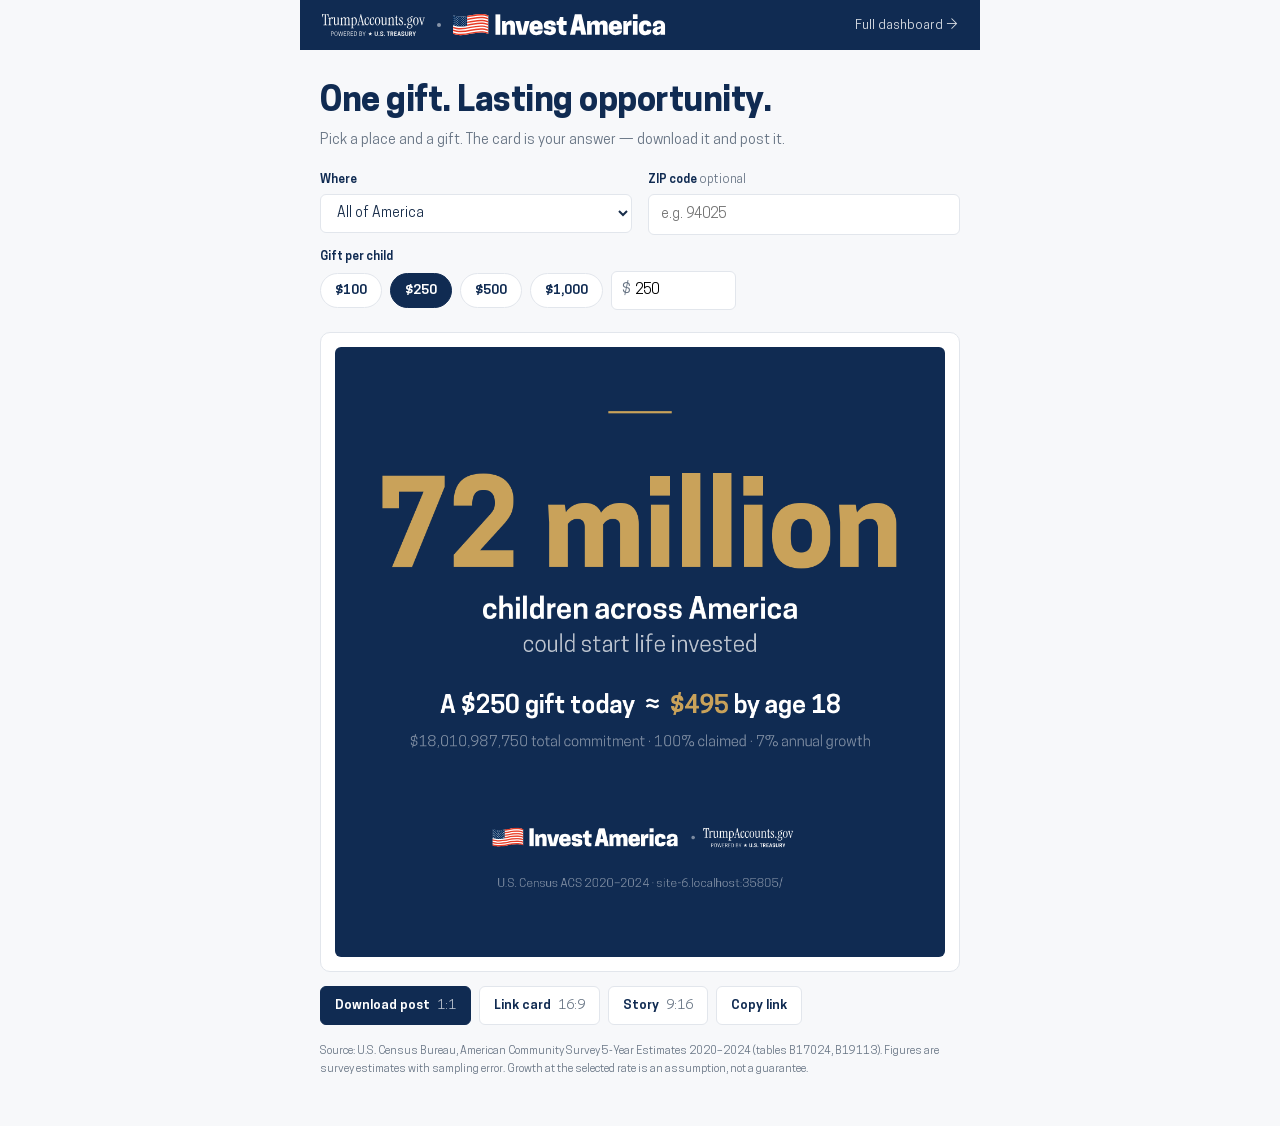
==== give.html @ 7e66324d "Add share-card page (give.html): place + gift in, social graphic out Three controls, canvas-rendered" ====
<!doctype html>
<html lang="en"><head><meta charset="UTF-8"><meta name="viewport" content="width=device-width,initial-scale=1"><meta name="theme-color" content="#102b52"><title>Share a Gift · Invest America</title>
<meta property="og:title" content="One gift. Lasting opportunity."><meta property="og:description" content="See how many children a Trump Account gift could reach in your community — and what it grows into by age 18."><meta property="og:type" content="website">
<link rel="icon" href="data:image/svg+xml,%3Csvg xmlns='http://www.w3.org/2000/svg' viewBox='0 0 48 48'%3E%3Crect width='48' height='48' rx='8' fill='%23102b52'/%3E%3Ctext x='8' y='33' fill='white' font-size='28' font-family='serif'%3EIA%3C/text%3E%3C/svg%3E">
<link rel="stylesheet" href="./src/give.css"></head>
<body>
<main class="give">
<header class="g-head"><div class="g-logos"><img src="./public/assets/trumpaccounts-gov-white.svg" alt="TrumpAccounts.gov"><i class="dot" aria-hidden="true"></i><img src="./public/assets/invest-america-white.svg" alt="Invest America"></div><a class="g-full" href="./index.html">Full dashboard →</a></header>
<section class="g-body">
<h1>One gift. Lasting opportunity.</h1>
<p class="g-sub">Pick a place and a gift. The card is your answer — download it and post it.</p>
<div class="g-controls">
 <div class="g-field"><label for="state">Where</label><select id="state" disabled><option value="">All of America</option></select></div>
 <div class="g-field"><label for="zip">ZIP code <span>optional</span></label><input id="zip" type="text" inputmode="numeric" maxlength="5" placeholder="e.g. 94025" autocomplete="off" disabled></div>
 <div class="g-field g-wide"><label for="gift">Gift per child</label><div class="g-gifts"><button type="button" data-gift="100">$100</button><button type="button" data-gift="250" class="on">$250</button><button type="button" data-gift="500">$500</button><button type="button" data-gift="1000">$1,000</button><span class="g-amount"><span>$</span><input id="gift" type="number" min="25" max="1000000" step="25" value="250"></span></div></div>
</div>
<div class="g-cardwrap"><canvas id="card" width="1080" height="1080" role="img" aria-label="Shareable gift summary card"></canvas></div>
<div class="g-notice" id="notice" hidden></div>
<div class="g-actions">
 <button class="g-dl primary" id="dl-sq">Download post <span>1:1</span></button>
 <button class="g-dl" id="dl-ls">Link card <span>16:9</span></button>
 <button class="g-dl" id="dl-st">Story <span>9:16</span></button>
 <button class="g-dl" id="copy">Copy link</button>
</div>
<p class="g-fine">Source: U.S. Census Bureau, American Community Survey 5-Year Estimates 2020–2024 (tables B17024, B19113). Figures are survey estimates with sampling error. Growth at the selected rate is an assumption, not a guarantee.</p>
</section>
</main>
<div class="g-toast" id="toast" role="status"></div>
<script type="module" src="./src/give.js"></script>
</body></html>
---- src/give.css ----
/* Share-card page: one column, three controls, the card is the answer. */
@font-face{font-family:Cooper;src:url('../public/assets/cooper-book.woff2') format('woff2');font-weight:400;font-display:swap}
@font-face{font-family:Cooper;src:url('../public/assets/cooper-semibold.woff2') format('woff2');font-weight:600;font-display:swap}
@font-face{font-family:Cooper;src:url('../public/assets/cooper-bold.woff2') format('woff2');font-weight:700;font-display:swap}
:root{--navy:#102b52;--ink:#182d4a;--muted:#667383;--red:#cc301d;--line:#e2e6ec;--paper:#f7f8fa;--gold:#c9a25a;--font:Cooper,Arial,sans-serif}
*{box-sizing:border-box;margin:0}
body{background:var(--paper);color:var(--ink);font-family:var(--font);min-height:100vh}
button,input,select{font-family:inherit;font-size:14px}
.give{max-width:680px;margin:0 auto;padding:0 20px 48px}
.g-head{display:flex;align-items:center;justify-content:space-between;background:var(--navy);margin:0 -20px;padding:14px 22px}
.g-logos{display:flex;align-items:center;gap:12px}
.g-logos img{height:22px;display:block}
.g-logos .dot{width:4px;height:4px;border-radius:50%;background:rgba(255,255,255,.5)}
.g-full{color:#fff;font-size:13px;text-decoration:none;opacity:.85}
.g-full:hover{opacity:1;text-decoration:underline}
h1{font-size:clamp(26px,5vw,34px);font-weight:700;color:var(--navy);margin:30px 0 6px;letter-spacing:-.5px}
.g-sub{color:var(--muted);font-size:14.5px;margin-bottom:22px}
.g-controls{display:grid;grid-template-columns:1fr 1fr;gap:14px 16px;margin-bottom:22px}
.g-field label{display:block;font-size:12px;font-weight:600;color:var(--navy);margin-bottom:6px}
.g-field label span{font-weight:400;color:var(--muted)}
.g-field select,.g-field input[type=text]{width:100%;border:1px solid var(--line);border-radius:6px;background:#fff;padding:10px 12px;font-size:14px;color:var(--ink)}
.g-wide{grid-column:1/-1}
.g-gifts{display:flex;flex-wrap:wrap;gap:8px;align-items:center}
.g-gifts button{border:1px solid var(--line);border-radius:999px;background:#fff;padding:8px 14px;font-size:13px;font-weight:600;color:var(--navy);cursor:pointer}
.g-gifts button.on{background:var(--navy);color:#fff;border-color:var(--navy)}
.g-amount{display:inline-flex;align-items:center;gap:4px;border:1px solid var(--line);border-radius:6px;background:#fff;padding:0 10px}
.g-amount span{color:var(--muted)}
.g-amount input{border:0;outline:0;width:90px;padding:9px 0;font-size:14px}
.g-cardwrap{background:#fff;border:1px solid var(--line);border-radius:10px;padding:14px}
#card{width:100%;height:auto;display:block;border-radius:6px}
.g-notice{background:#fff;border:1px solid var(--line);border-left:4px solid var(--red);border-radius:6px;padding:12px 16px;margin-top:14px;font-size:13px;line-height:1.55}
.g-notice strong{color:var(--red)}
.g-notice a{color:var(--navy);font-weight:600}
.g-actions{display:flex;flex-wrap:wrap;gap:8px;margin-top:14px}
.g-dl{border:1px solid var(--line);border-radius:6px;background:#fff;padding:10px 14px;font-size:13px;font-weight:600;color:var(--navy);cursor:pointer}
.g-dl span{font-weight:400;color:var(--muted);margin-left:4px}
.g-dl.primary{background:var(--navy);color:#fff;border-color:var(--navy)}
.g-dl.primary span{color:rgba(255,255,255,.7)}
.g-dl:disabled{opacity:.45;cursor:not-allowed}
.g-fine{color:var(--muted);font-size:11px;line-height:1.6;margin-top:18px}
.g-toast{position:fixed;left:50%;bottom:26px;transform:translateX(-50%) translateY(20px);background:var(--navy);color:#fff;padding:10px 18px;border-radius:999px;font-size:13px;font-family:var(--font);opacity:0;pointer-events:none;transition:.25s}
.g-toast.show{opacity:1;transform:translateX(-50%)}
@media(max-width:520px){.g-controls{grid-template-columns:1fr}}
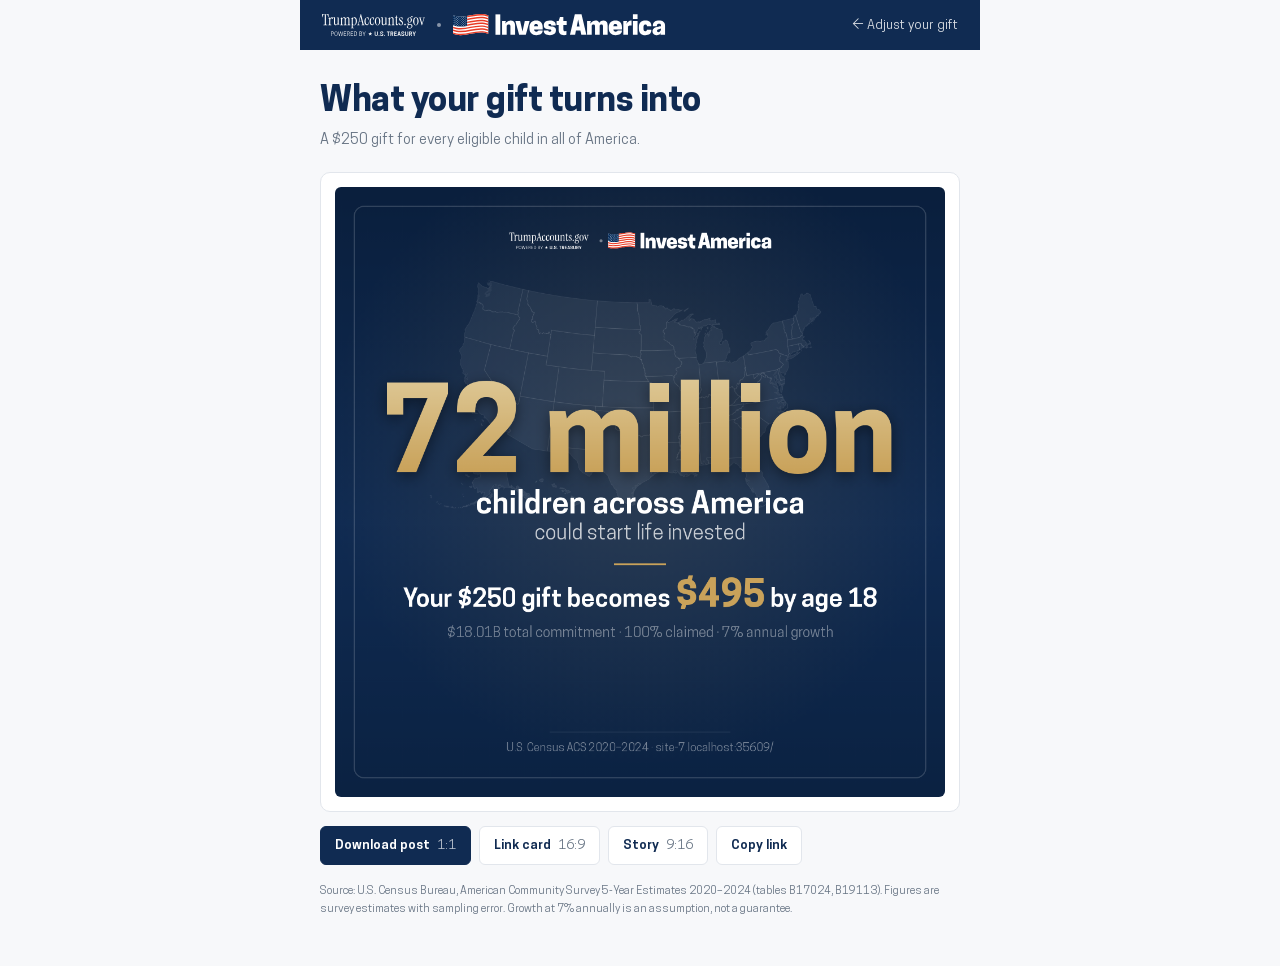
==== commit 01e2f21e: "Four-question panel with Confirm Gift; redesigned share card The dashboard filter panel is now four " ====
--- a/give.html
+++ b/give.html
@@ -1,19 +1,14 @@
 <!doctype html>
-<html lang="en"><head><meta charset="UTF-8"><meta name="viewport" content="width=device-width,initial-scale=1"><meta name="theme-color" content="#102b52"><title>Share a Gift · Invest America</title>
-<meta property="og:title" content="One gift. Lasting opportunity."><meta property="og:description" content="See how many children a Trump Account gift could reach in your community — and what it grows into by age 18."><meta property="og:type" content="website">
+<html lang="en"><head><meta charset="UTF-8"><meta name="viewport" content="width=device-width,initial-scale=1"><meta name="theme-color" content="#102b52"><title>Your Gift · Invest America</title>
+<meta property="og:title" content="One gift. Lasting opportunity."><meta property="og:description" content="See how many children a Trump Account gift could reach — and what it grows into by age 18."><meta property="og:type" content="website">
 <link rel="icon" href="data:image/svg+xml,%3Csvg xmlns='http://www.w3.org/2000/svg' viewBox='0 0 48 48'%3E%3Crect width='48' height='48' rx='8' fill='%23102b52'/%3E%3Ctext x='8' y='33' fill='white' font-size='28' font-family='serif'%3EIA%3C/text%3E%3C/svg%3E">
 <link rel="stylesheet" href="./src/give.css"></head>
 <body>
 <main class="give">
-<header class="g-head"><div class="g-logos"><img src="./public/assets/trumpaccounts-gov-white.svg" alt="TrumpAccounts.gov"><i class="dot" aria-hidden="true"></i><img src="./public/assets/invest-america-white.svg" alt="Invest America"></div><a class="g-full" href="./index.html">Full dashboard →</a></header>
+<header class="g-head"><div class="g-logos"><img src="./public/assets/trumpaccounts-gov-white.svg" alt="TrumpAccounts.gov"><i class="dot" aria-hidden="true"></i><img src="./public/assets/invest-america-white.svg" alt="Invest America"></div><a class="g-full" href="./index.html">← Adjust your gift</a></header>
 <section class="g-body">
-<h1>One gift. Lasting opportunity.</h1>
-<p class="g-sub">Pick a place and a gift. The card is your answer — download it and post it.</p>
-<div class="g-controls">
- <div class="g-field"><label for="state">Where</label><select id="state" disabled><option value="">All of America</option></select></div>
- <div class="g-field"><label for="zip">ZIP code <span>optional</span></label><input id="zip" type="text" inputmode="numeric" maxlength="5" placeholder="e.g. 94025" autocomplete="off" disabled></div>
- <div class="g-field g-wide"><label for="gift">Gift per child</label><div class="g-gifts"><button type="button" data-gift="100">$100</button><button type="button" data-gift="250" class="on">$250</button><button type="button" data-gift="500">$500</button><button type="button" data-gift="1000">$1,000</button><span class="g-amount"><span>$</span><input id="gift" type="number" min="25" max="1000000" step="25" value="250"></span></div></div>
-</div>
+<h1>What your gift turns into</h1>
+<p class="g-sub" id="g-sub">Your confirmed scenario, ready to share.</p>
 <div class="g-cardwrap"><canvas id="card" width="1080" height="1080" role="img" aria-label="Shareable gift summary card"></canvas></div>
 <div class="g-notice" id="notice" hidden></div>
 <div class="g-actions">
@@ -22,7 +17,7 @@
  <button class="g-dl" id="dl-st">Story <span>9:16</span></button>
  <button class="g-dl" id="copy">Copy link</button>
 </div>
-<p class="g-fine">Source: U.S. Census Bureau, American Community Survey 5-Year Estimates 2020–2024 (tables B17024, B19113). Figures are survey estimates with sampling error. Growth at the selected rate is an assumption, not a guarantee.</p>
+<p class="g-fine">Source: U.S. Census Bureau, American Community Survey 5-Year Estimates 2020–2024 (tables B17024, B19113). Figures are survey estimates with sampling error. Growth at 7% annually is an assumption, not a guarantee.</p>
 </section>
 </main>
 <div class="g-toast" id="toast" role="status"></div>
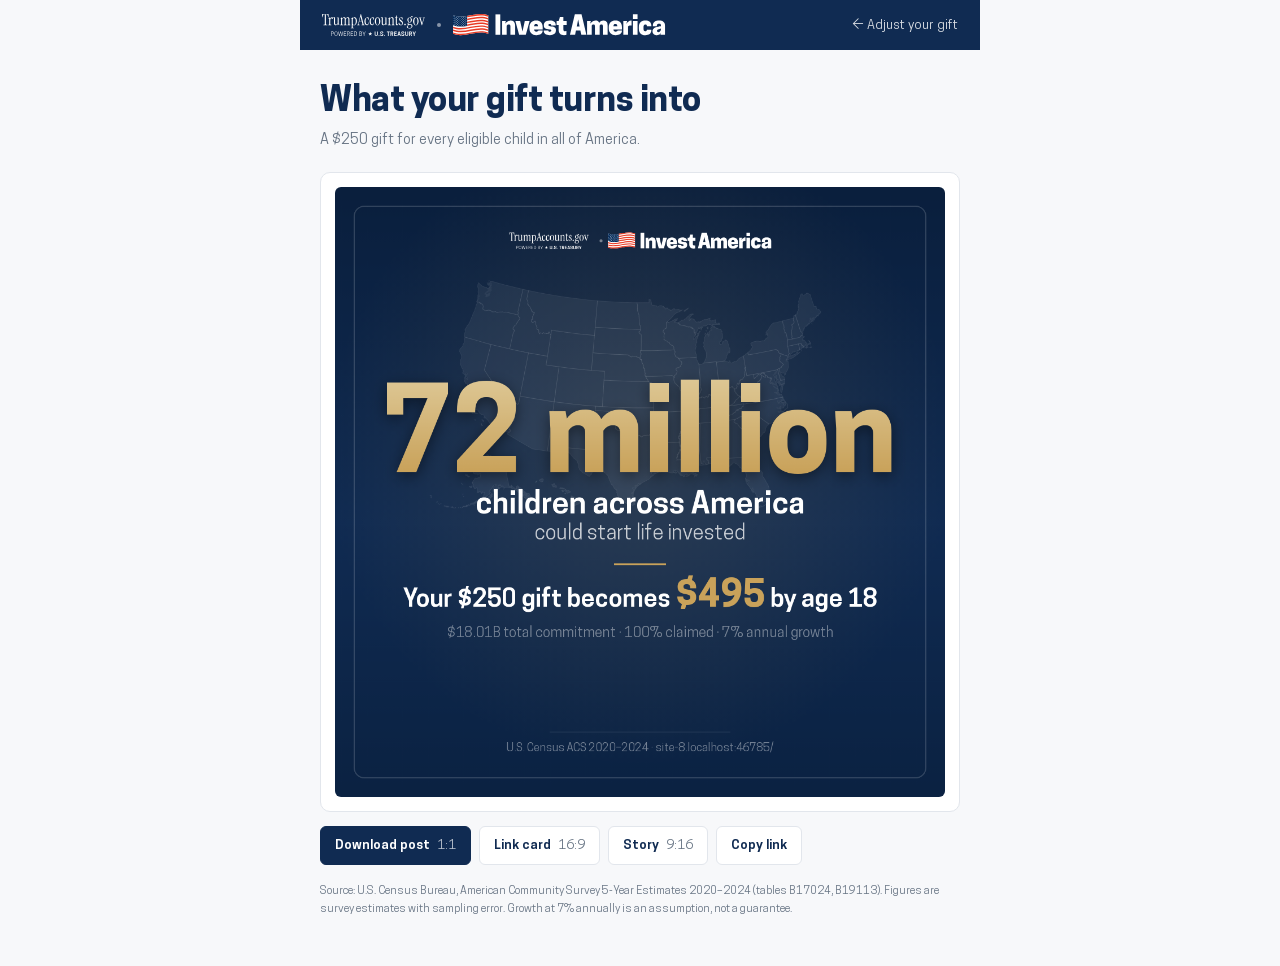
==== commit 28b1f43f: "Version-stamp scripts and stylesheets to prevent stale-cache breakage A cached app.js from before th" ====
--- a/give.html
+++ b/give.html
@@ -2,7 +2,7 @@
 <html lang="en"><head><meta charset="UTF-8"><meta name="viewport" content="width=device-width,initial-scale=1"><meta name="theme-color" content="#102b52"><title>Your Gift · Invest America</title>
 <meta property="og:title" content="One gift. Lasting opportunity."><meta property="og:description" content="See how many children a Trump Account gift could reach — and what it grows into by age 18."><meta property="og:type" content="website">
 <link rel="icon" href="data:image/svg+xml,%3Csvg xmlns='http://www.w3.org/2000/svg' viewBox='0 0 48 48'%3E%3Crect width='48' height='48' rx='8' fill='%23102b52'/%3E%3Ctext x='8' y='33' fill='white' font-size='28' font-family='serif'%3EIA%3C/text%3E%3C/svg%3E">
-<link rel="stylesheet" href="./src/give.css"></head>
+<link rel="stylesheet" href="./src/give.css?v=mtv2opmx"></head>
 <body>
 <main class="give">
 <header class="g-head"><div class="g-logos"><img src="./public/assets/trumpaccounts-gov-white.svg" alt="TrumpAccounts.gov"><i class="dot" aria-hidden="true"></i><img src="./public/assets/invest-america-white.svg" alt="Invest America"></div><a class="g-full" href="./index.html">← Adjust your gift</a></header>
@@ -21,5 +21,5 @@
 </section>
 </main>
 <div class="g-toast" id="toast" role="status"></div>
-<script type="module" src="./src/give.js"></script>
+<script type="module" src="./src/give.js?v=mtv2opmx"></script>
 </body></html>
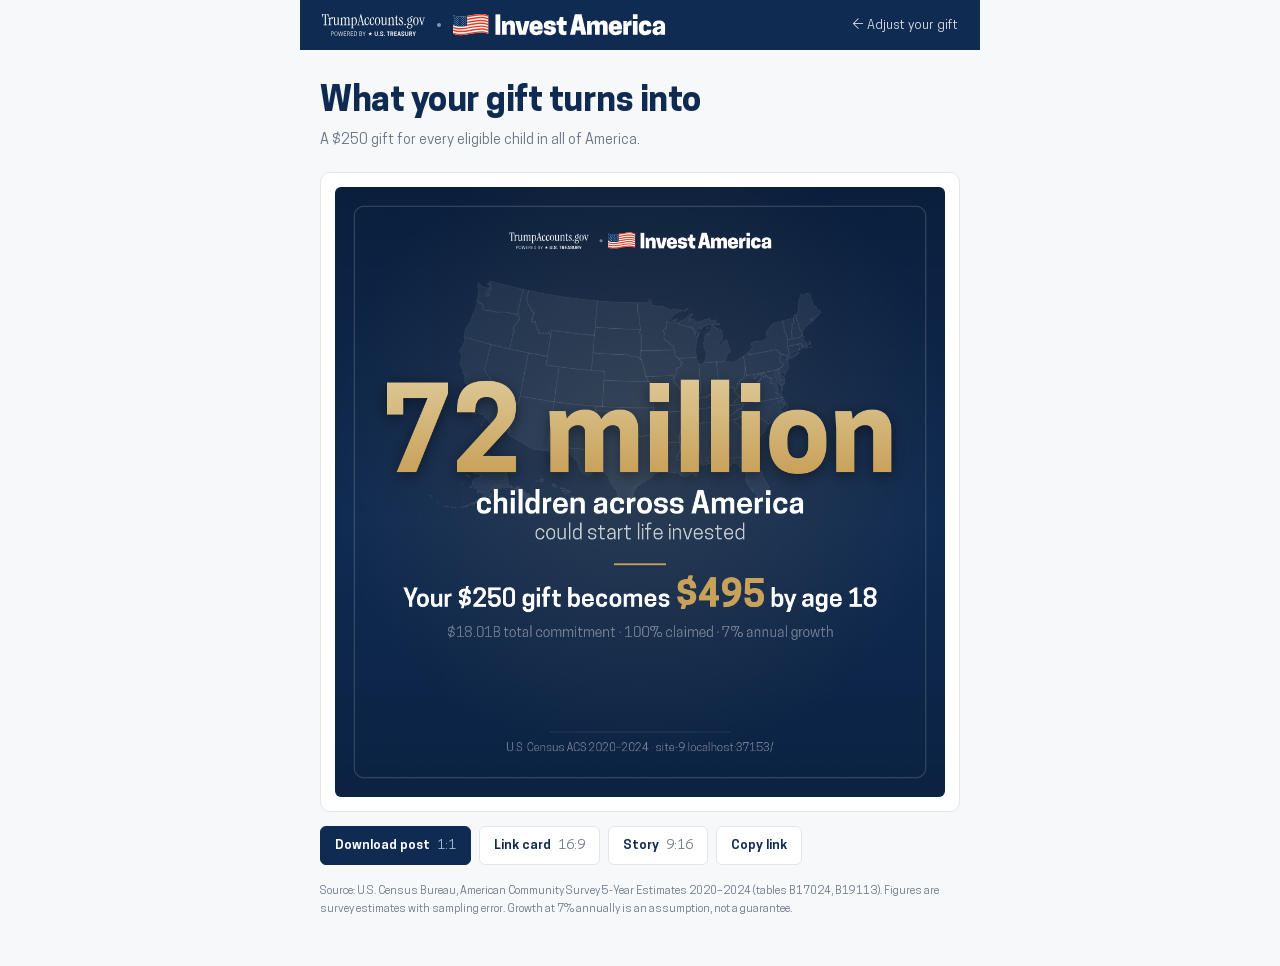
==== commit 23e0394d: "Mobile: stacked ZIP rows, one pinned action bar, no iOS zoom - ZIP table collapses to two-line cards" ====
--- a/give.html
+++ b/give.html
@@ -2,7 +2,7 @@
 <html lang="en"><head><meta charset="UTF-8"><meta name="viewport" content="width=device-width,initial-scale=1"><meta name="theme-color" content="#102b52"><title>Your Gift · Invest America</title>
 <meta property="og:title" content="One gift. Lasting opportunity."><meta property="og:description" content="See how many children a Trump Account gift could reach — and what it grows into by age 18."><meta property="og:type" content="website">
 <link rel="icon" href="data:image/svg+xml,%3Csvg xmlns='http://www.w3.org/2000/svg' viewBox='0 0 48 48'%3E%3Crect width='48' height='48' rx='8' fill='%23102b52'/%3E%3Ctext x='8' y='33' fill='white' font-size='28' font-family='serif'%3EIA%3C/text%3E%3C/svg%3E">
-<link rel="stylesheet" href="./src/give.css?v=mtv2opmx"></head>
+<link rel="stylesheet" href="./src/give.css?v=mtv33eh4"></head>
 <body>
 <main class="give">
 <header class="g-head"><div class="g-logos"><img src="./public/assets/trumpaccounts-gov-white.svg" alt="TrumpAccounts.gov"><i class="dot" aria-hidden="true"></i><img src="./public/assets/invest-america-white.svg" alt="Invest America"></div><a class="g-full" href="./index.html">← Adjust your gift</a></header>
@@ -21,5 +21,5 @@
 </section>
 </main>
 <div class="g-toast" id="toast" role="status"></div>
-<script type="module" src="./src/give.js?v=mtv2opmx"></script>
+<script type="module" src="./src/give.js?v=mtv33eh4"></script>
 </body></html>
--- a/src/give.css
+++ b/src/give.css
@@ -40,4 +40,17 @@
 .g-fine{color:var(--muted);font-size:11px;line-height:1.6;margin-top:18px}
 .g-toast{position:fixed;left:50%;bottom:26px;transform:translateX(-50%) translateY(20px);background:var(--navy);color:#fff;padding:10px 18px;border-radius:999px;font-size:13px;font-family:var(--font);opacity:0;pointer-events:none;transition:.25s}
 .g-toast.show{opacity:1;transform:translateX(-50%)}
-@media(max-width:520px){.g-controls{grid-template-columns:1fr}}
+/* Phone widths: keep the masthead on one line and give the card room. */
+.g-head{gap:12px}
+.g-full{white-space:nowrap}
+@media(max-width:560px){
+.g-head{padding:12px 16px}
+.g-logos{gap:8px}
+.g-logos img{height:15px}
+.g-full{font-size:12px}
+.give{padding:0 14px 40px}
+.g-cardwrap{padding:8px;margin:0 -4px}
+.g-actions{gap:6px}
+.g-dl{flex:1 1 45%;padding:11px 8px;font-size:12.5px}
+}
+@media(max-width:640px){.g-field select,.g-field input[type=text],.g-amount input{font-size:16px}}
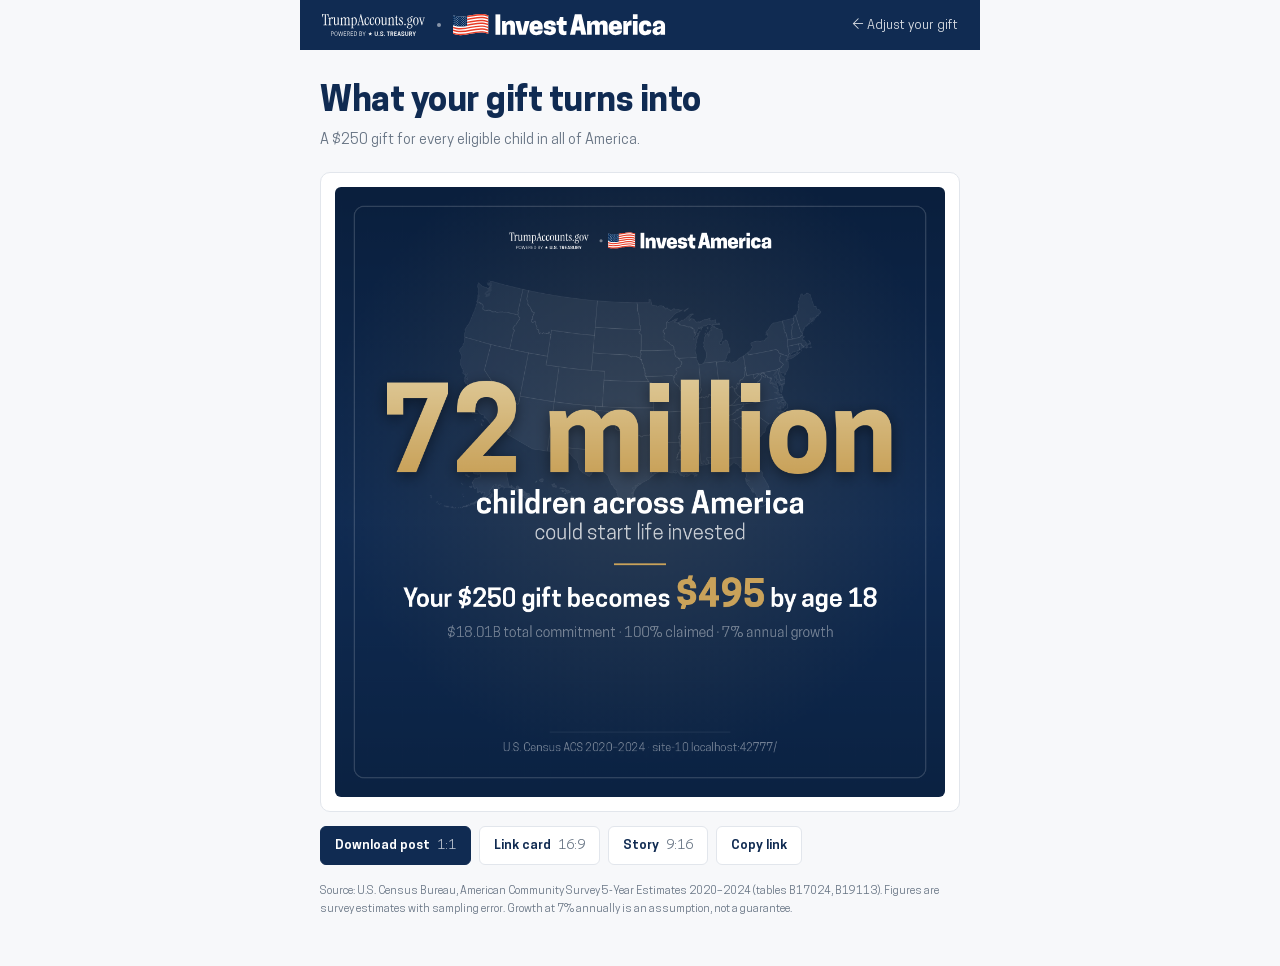
==== commit 42c5a369: "Mobile: thin stat bar, map, then inline scenario controls Phone layout is now stat bar (children rea" ====
--- a/give.html
+++ b/give.html
@@ -2,7 +2,7 @@
 <html lang="en"><head><meta charset="UTF-8"><meta name="viewport" content="width=device-width,initial-scale=1"><meta name="theme-color" content="#102b52"><title>Your Gift · Invest America</title>
 <meta property="og:title" content="One gift. Lasting opportunity."><meta property="og:description" content="See how many children a Trump Account gift could reach — and what it grows into by age 18."><meta property="og:type" content="website">
 <link rel="icon" href="data:image/svg+xml,%3Csvg xmlns='http://www.w3.org/2000/svg' viewBox='0 0 48 48'%3E%3Crect width='48' height='48' rx='8' fill='%23102b52'/%3E%3Ctext x='8' y='33' fill='white' font-size='28' font-family='serif'%3EIA%3C/text%3E%3C/svg%3E">
-<link rel="stylesheet" href="./src/give.css?v=mtv33eh4"></head>
+<link rel="stylesheet" href="./src/give.css?v=mtv3k6l4"></head>
 <body>
 <main class="give">
 <header class="g-head"><div class="g-logos"><img src="./public/assets/trumpaccounts-gov-white.svg" alt="TrumpAccounts.gov"><i class="dot" aria-hidden="true"></i><img src="./public/assets/invest-america-white.svg" alt="Invest America"></div><a class="g-full" href="./index.html">← Adjust your gift</a></header>
@@ -21,5 +21,5 @@
 </section>
 </main>
 <div class="g-toast" id="toast" role="status"></div>
-<script type="module" src="./src/give.js?v=mtv33eh4"></script>
+<script type="module" src="./src/give.js?v=mtv3k6l4"></script>
 </body></html>
